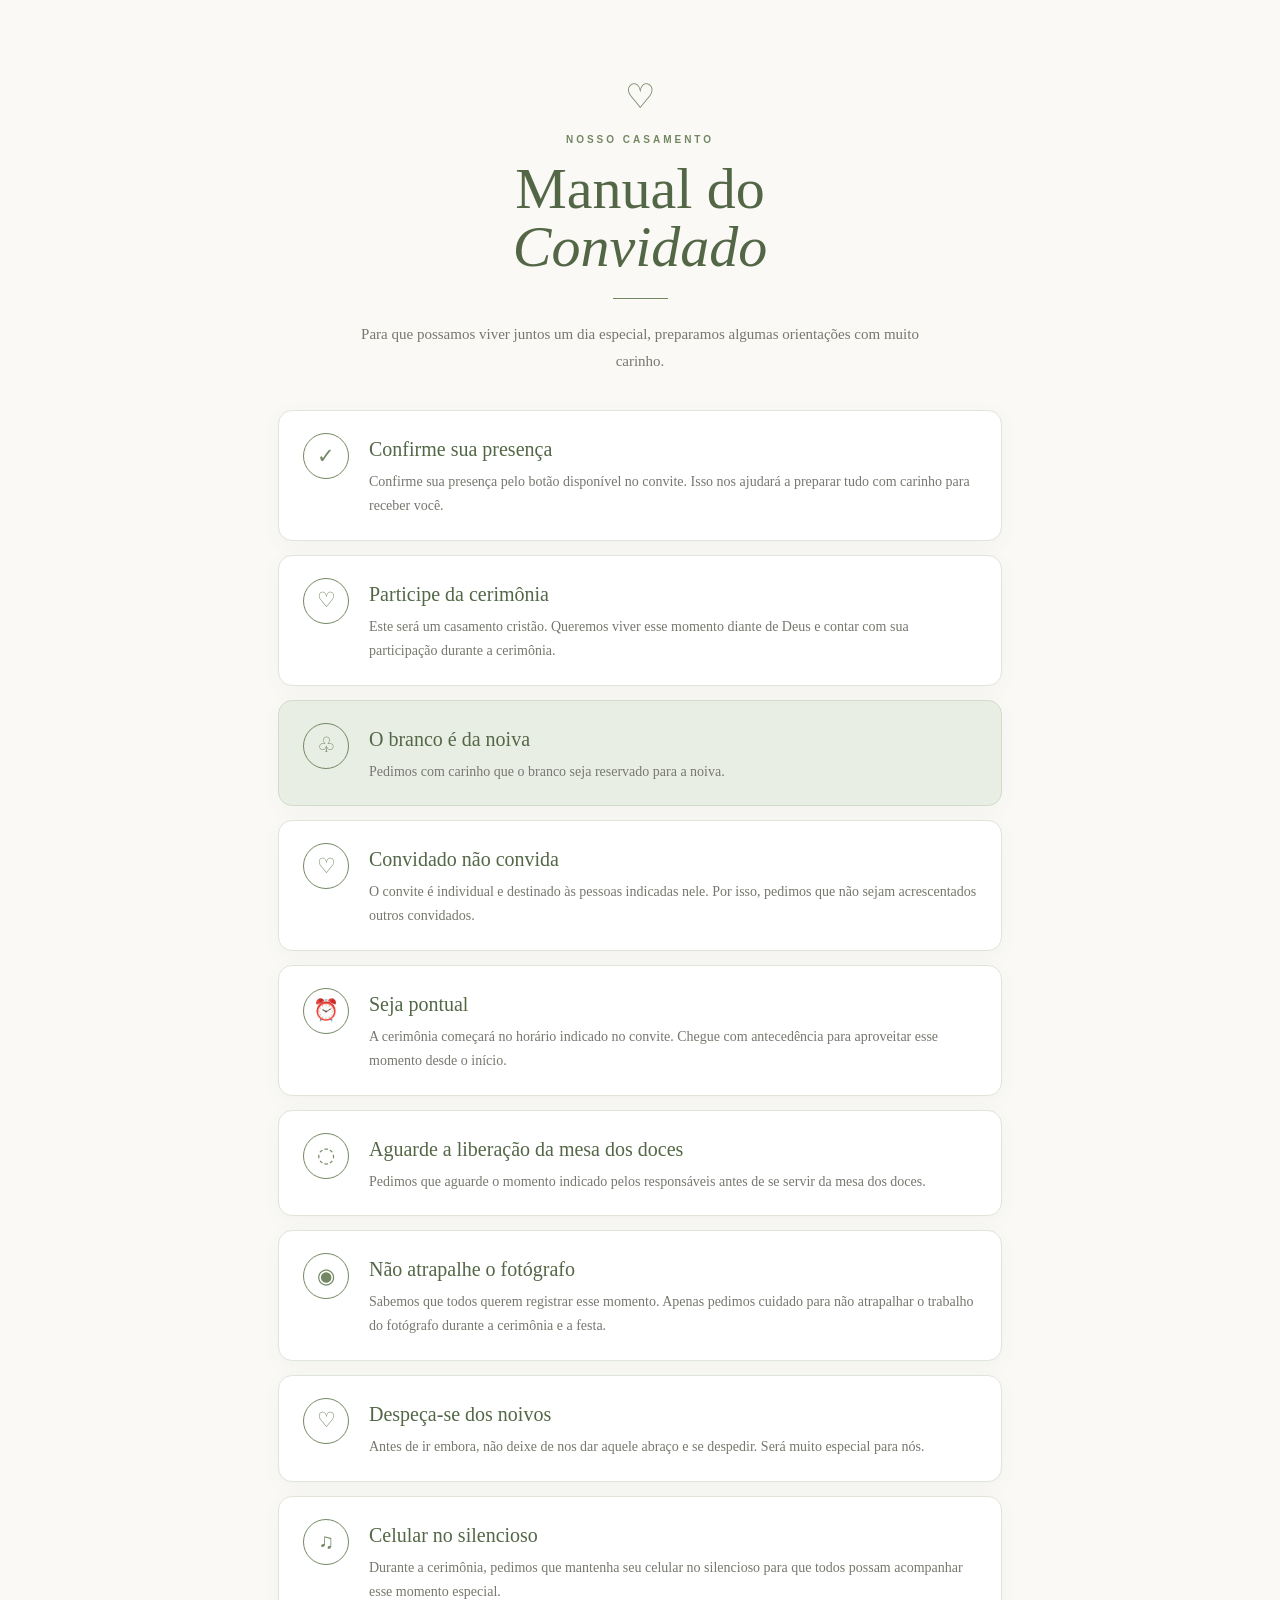
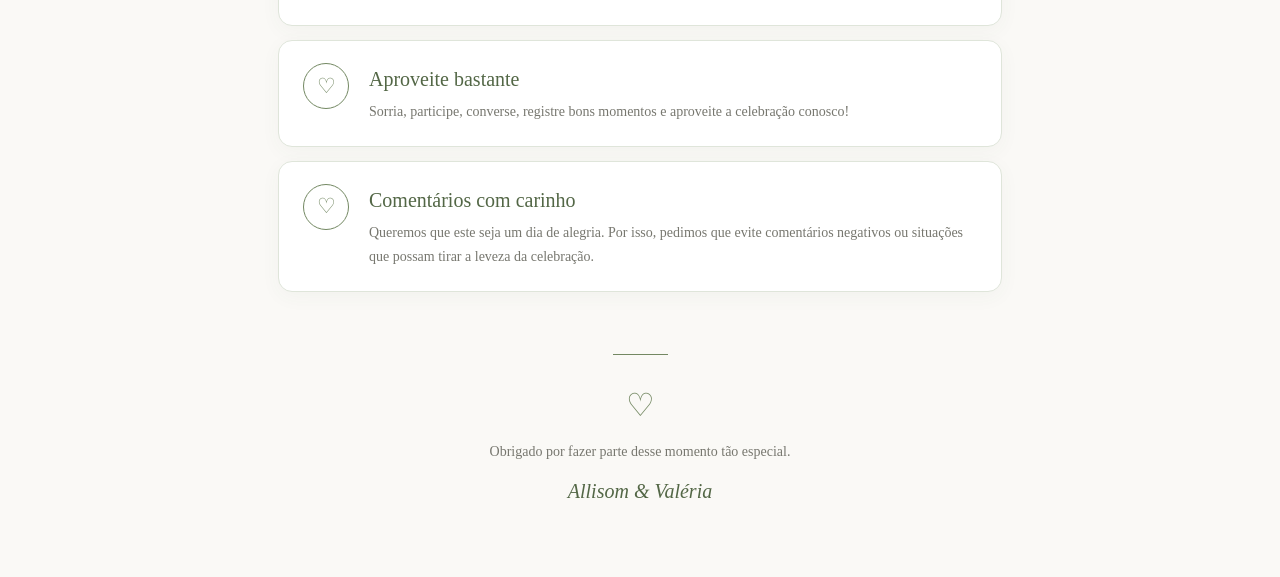
==== manual.html @ 9980dc6d "Atualiza convite" ====
<!DOCTYPE html>
<html lang="pt-BR">

<head>

    <meta charset="UTF-8">

    <meta name="viewport"
          content="width=device-width, initial-scale=1.0">

    <title>Manual do Convidado | Allisom & Valéria</title>

    <link rel="stylesheet" href="manual.css">

</head>

<body>

    <main class="manual">

        <!-- CABEÇALHO -->

        <header class="manual-header">

            <div class="ornamento">♡</div>

            <p class="subtitulo">
                NOSSO CASAMENTO
            </p>

            <h1>
                Manual do<br>
                <span>Convidado</span>
            </h1>

            <div class="linha"></div>

            <p class="introducao">
                Para que possamos viver juntos um dia
                especial, preparamos algumas orientações
                com muito carinho.
            </p>

        </header>


        <!-- ORIENTAÇÕES -->

        <section class="orientacoes">


            <article class="orientacao">

                <div class="icone">
                    ✓
                </div>

                <div class="texto">

                    <h2>
                        Confirme sua presença
                    </h2>

                    <p>
                        Confirme sua presença pelo botão
                        disponível no convite. Isso nos
                        ajudará a preparar tudo com carinho
                        para receber você.
                    </p>

                </div>

            </article>


            <article class="orientacao">

                <div class="icone">
                    ♡
                </div>

                <div class="texto">

                    <h2>
                        Participe da cerimônia
                    </h2>

                    <p>
                        Este será um casamento cristão.
                        Queremos viver esse momento diante
                        de Deus e contar com sua participação
                        durante a cerimônia.
                    </p>

                </div>

            </article>


            <article class="orientacao destaque">

                <div class="icone">
                    ♧
                </div>

                <div class="texto">

                    <h2>
                        O branco é da noiva
                    </h2>

                    <p>
                        Pedimos com carinho que o branco seja
                        reservado para a noiva.
                    </p>

                </div>

            </article>


            <article class="orientacao">

                <div class="icone">
                    ♡
                </div>

                <div class="texto">

                    <h2>
                        Convidado não convida
                    </h2>

                    <p>
                        O convite é individual e destinado
                        às pessoas indicadas nele. Por isso,
                        pedimos que não sejam acrescentados
                        outros convidados.
                    </p>

                </div>

            </article>


            <article class="orientacao">

                <div class="icone">
                    ⏰
                </div>

                <div class="texto">

                    <h2>
                        Seja pontual
                    </h2>

                    <p>
                        A cerimônia começará no horário
                        indicado no convite. Chegue com
                        antecedência para aproveitar esse
                        momento desde o início.
                    </p>

                </div>

            </article>


            <article class="orientacao">

                <div class="icone">
                    ◌
                </div>

                <div class="texto">

                    <h2>
                        Aguarde a liberação da mesa dos doces
                    </h2>

                    <p>
                        Pedimos que aguarde o momento indicado
                        pelos responsáveis antes de se servir
                        da mesa dos doces.
                    </p>

                </div>

            </article>


            <article class="orientacao">

                <div class="icone">
                    ◉
                </div>

                <div class="texto">

                    <h2>
                        Não atrapalhe o fotógrafo
                    </h2>

                    <p>
                        Sabemos que todos querem registrar
                        esse momento. Apenas pedimos cuidado
                        para não atrapalhar o trabalho do
                        fotógrafo durante a cerimônia e a festa.
                    </p>

                </div>

            </article>


            <article class="orientacao">

                <div class="icone">
                    ♡
                </div>

                <div class="texto">

                    <h2>
                        Despeça-se dos noivos
                    </h2>

                    <p>
                        Antes de ir embora, não deixe de nos
                        dar aquele abraço e se despedir.
                        Será muito especial para nós.
                    </p>

                </div>

            </article>


            <article class="orientacao">

                <div class="icone">
                    ♫
                </div>

                <div class="texto">

                    <h2>
                        Celular no silencioso
                    </h2>

                    <p>
                        Durante a cerimônia, pedimos que
                        mantenha seu celular no silencioso
                        para que todos possam acompanhar
                        esse momento especial.
                    </p>

                </div>

            </article>


            <article class="orientacao">

                <div class="icone">
                    ♡
                </div>

                <div class="texto">

                    <h2>
                        Aproveite bastante
                    </h2>

                    <p>
                        Sorria, participe, converse, registre
                        bons momentos e aproveite a celebração
                        conosco!
                    </p>

                </div>

            </article>


            <article class="orientacao">

                <div class="icone">
                    ♡
                </div>

                <div class="texto">

                    <h2>
                        Comentários com carinho
                    </h2>

                    <p>
                        Queremos que este seja um dia de alegria.
                        Por isso, pedimos que evite comentários
                        negativos ou situações que possam tirar
                        a leveza da celebração.
                    </p>

                </div>

            </article>


        </section>


        <!-- FINAL -->

        <footer class="manual-footer">

            <div class="linha"></div>

            <div class="coracao">
                ♡
            </div>

            <p>
                Obrigado por fazer parte
                desse momento tão especial.
            </p>

            <h3>
                Allisom & Valéria
            </h3>

        </footer>

    </main>

</body>

</html>
---- manual.css ----
/* ======================================================
   MANUAL DO CONVIDADO
====================================================== */

:root {

    --verde: #738862;
    --verde-escuro: #536746;
    --verde-claro: #e9eee5;

    --fundo: #faf9f6;
    --branco: #ffffff;

    --texto: #4b4b45;
    --texto-claro: #77776f;

    --borda: #dfe5da;

}


/* ======================================================
   RESET
====================================================== */

* {

    margin: 0;
    padding: 0;

    box-sizing: border-box;

}


html {

    scroll-behavior: smooth;

}


body {

    background: var(--fundo);

    color: var(--texto);

    font-family:
        Georgia,
        "Times New Roman",
        serif;

    line-height: 1.6;

}


/* ======================================================
   PÁGINA
====================================================== */

.manual {

    width: 100%;

    max-width: 760px;

    margin: 0 auto;

    padding:
        25px
        18px
        60px;

}


/* ======================================================
   CABEÇALHO
====================================================== */

.manual-header {

    text-align: center;

    padding:
        45px
        20px
        35px;

}


.ornamento {

    color: var(--verde);

    font-size: 34px;

    margin-bottom: 8px;

}


.subtitulo {

    color: var(--verde);

    font-family:
        Arial,
        sans-serif;

    font-size: 10px;

    font-weight: 600;

    letter-spacing: 3px;

    margin-bottom: 12px;

}


.manual-header h1 {

    color: var(--verde-escuro);

    font-size:
        clamp(38px, 8vw, 58px);

    font-weight: 400;

    line-height: 1;

}


.manual-header h1 span {

    font-style: italic;

}


.linha {

    width: 55px;

    height: 1px;

    background: var(--verde);

    margin:
        22px
        auto;

}


.introducao {

    max-width: 570px;

    margin: 0 auto;

    color: var(--texto-claro);

    font-size: 15px;

    line-height: 1.8;

}


/* ======================================================
   ORIENTAÇÕES
====================================================== */

.orientacoes {

    display: flex;

    flex-direction: column;

    gap: 14px;

}


/* ======================================================
   CARTÃO
====================================================== */

.orientacao {

    display: flex;

    align-items: flex-start;

    gap: 20px;

    padding:
        22px
        24px;

    background: var(--branco);

    border:
        1px solid
        var(--borda);

    border-radius: 14px;

    box-shadow:
        0 5px 20px
        rgba(80, 90, 70, 0.045);

}


/* ======================================================
   ÍCONE
====================================================== */

.icone {

    flex-shrink: 0;

    width: 46px;
    height: 46px;

    display: flex;

    align-items: center;
    justify-content: center;

    border:
        1px solid
        var(--verde);

    border-radius: 50%;

    color: var(--verde);

    font-family:
        Georgia,
        serif;

    font-size: 21px;

}


/* ======================================================
   TEXTO
====================================================== */

.texto {

    flex: 1;

}


.texto h2 {

    color: var(--verde-escuro);

    font-size: 20px;

    font-weight: 400;

    margin-bottom: 5px;

}


.texto p {

    color: var(--texto-claro);

    font-size: 14px;

    line-height: 1.7;

}


/* ======================================================
   DESTAQUE
====================================================== */

.orientacao.destaque {

    background:
        var(--verde-claro);

    border-color:
        #d2dccb;

}


.orientacao.destaque .texto h2 {

    color: var(--verde-escuro);

}


/* ======================================================
   RODAPÉ
====================================================== */

.manual-footer {

    text-align: center;

    padding:
        40px
        20px
        10px;

}


.manual-footer .linha {

    margin-bottom: 25px;

}


.coracao {

    color: var(--verde);

    font-size: 32px;

    margin-bottom: 10px;

}


.manual-footer p {

    max-width: 450px;

    margin:
        0 auto
        12px;

    color: var(--texto-claro);

    font-size: 14px;

}


.manual-footer h3 {

    color: var(--verde-escuro);

    font-size: 20px;

    font-weight: 400;

    font-style: italic;

}


/* ======================================================
   CELULAR
====================================================== */

@media (max-width: 600px) {

    .manual {

        padding:
            10px
            12px
            45px;

    }


    .manual-header {

        padding:
            35px
            10px
            30px;

    }


    .manual-header h1 {

        font-size: 39px;

    }


    .introducao {

        font-size: 14px;

    }


    .orientacao {

        gap: 15px;

        padding:
            19px
            17px;

        border-radius: 12px;

    }


    .icone {

        width: 40px;
        height: 40px;

        font-size: 18px;

    }


    .texto h2 {

        font-size: 18px;

    }


    .texto p {

        font-size: 13.5px;

    }

}


/* ======================================================
   CELULARES PEQUENOS
====================================================== */

@media (max-width: 360px) {

    .manual-header h1 {

        font-size: 34px;

    }


    .orientacao {

        gap: 12px;

        padding:
            17px
            14px;

    }


    .icone {

        width: 36px;
        height: 36px;

        font-size: 16px;

    }


    .texto h2 {

        font-size: 17px;

    }

}
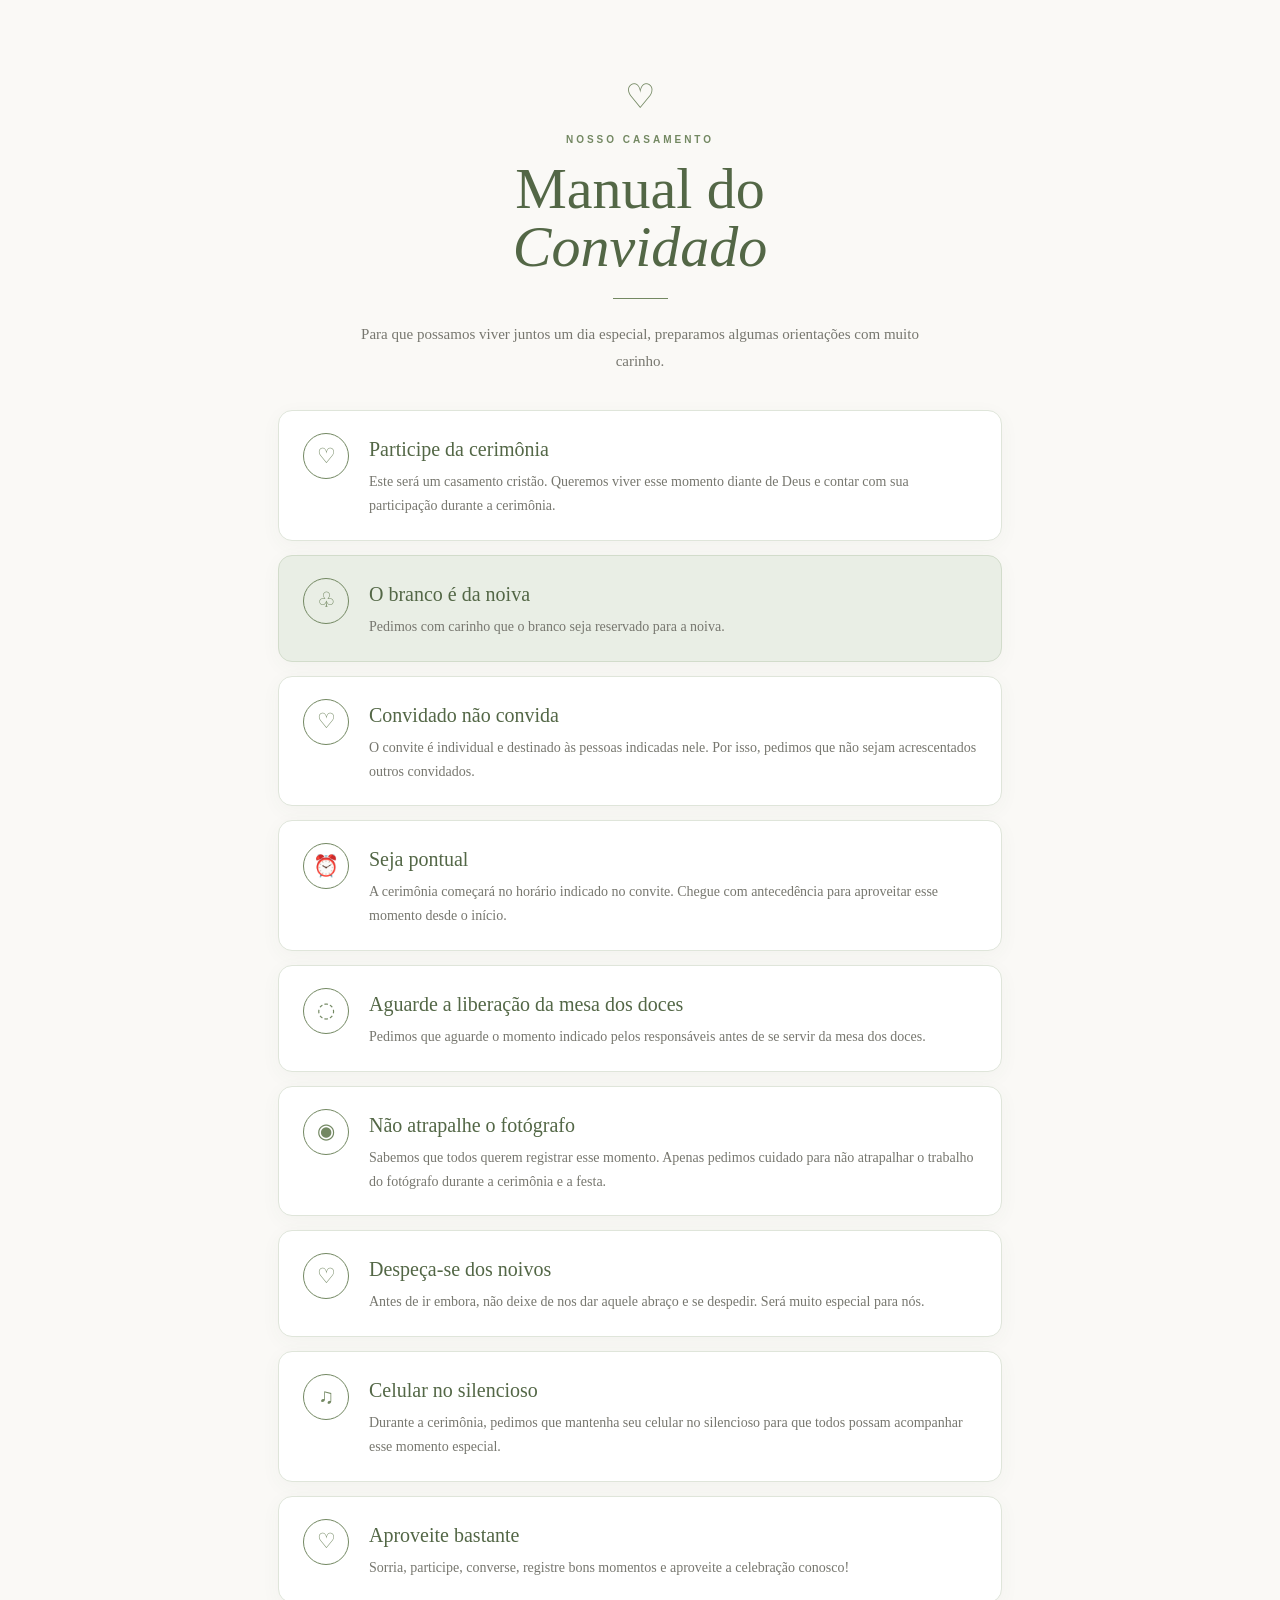
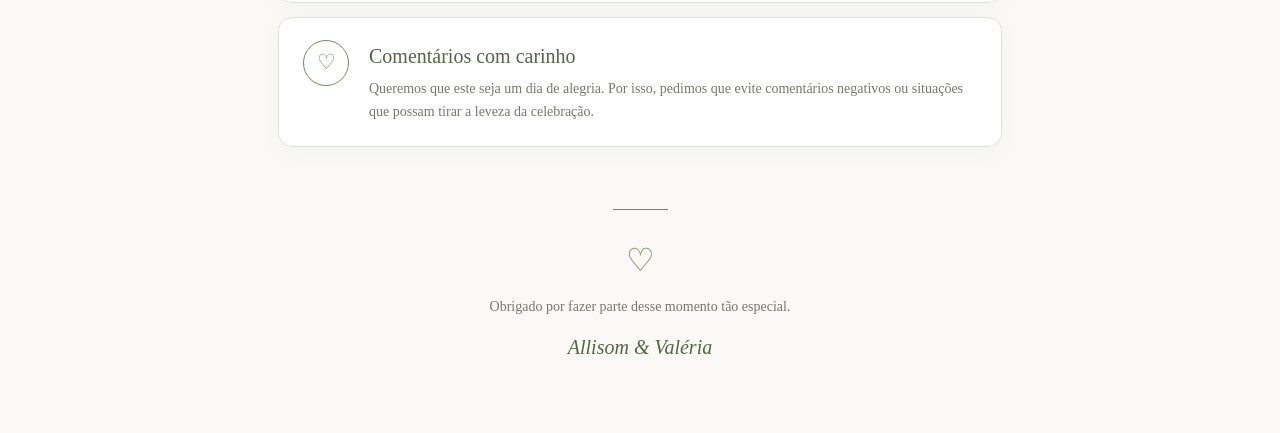
==== commit 99baeff1: "Atualiza convite" ====
--- a/manual.html
+++ b/manual.html
@@ -49,7 +49,7 @@
         <section class="orientacoes">
 
 
-            <article class="orientacao">
+        <!--- <article class="orientacao">
 
                 <div class="icone">
                     ✓
@@ -70,7 +70,7 @@
 
                 </div>
 
-            </article>
+            </article> --->
 
 
             <article class="orientacao">
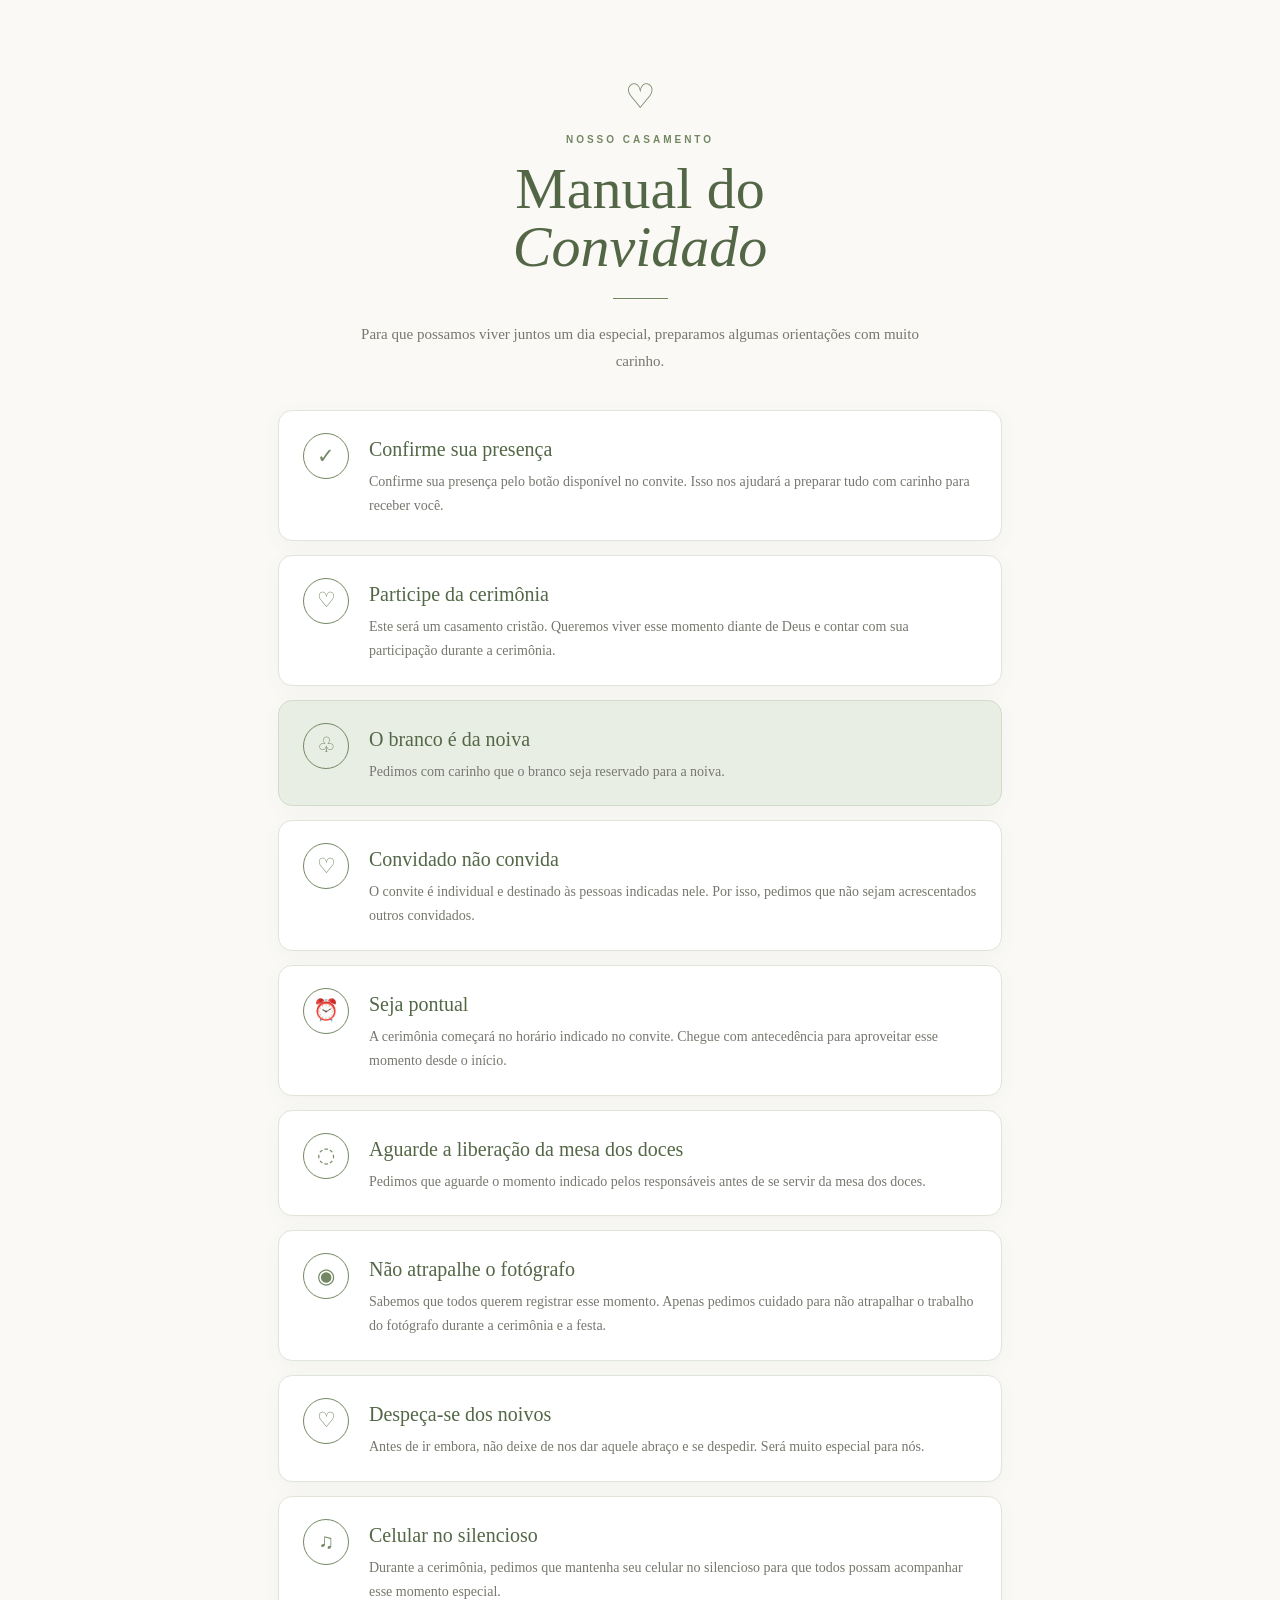
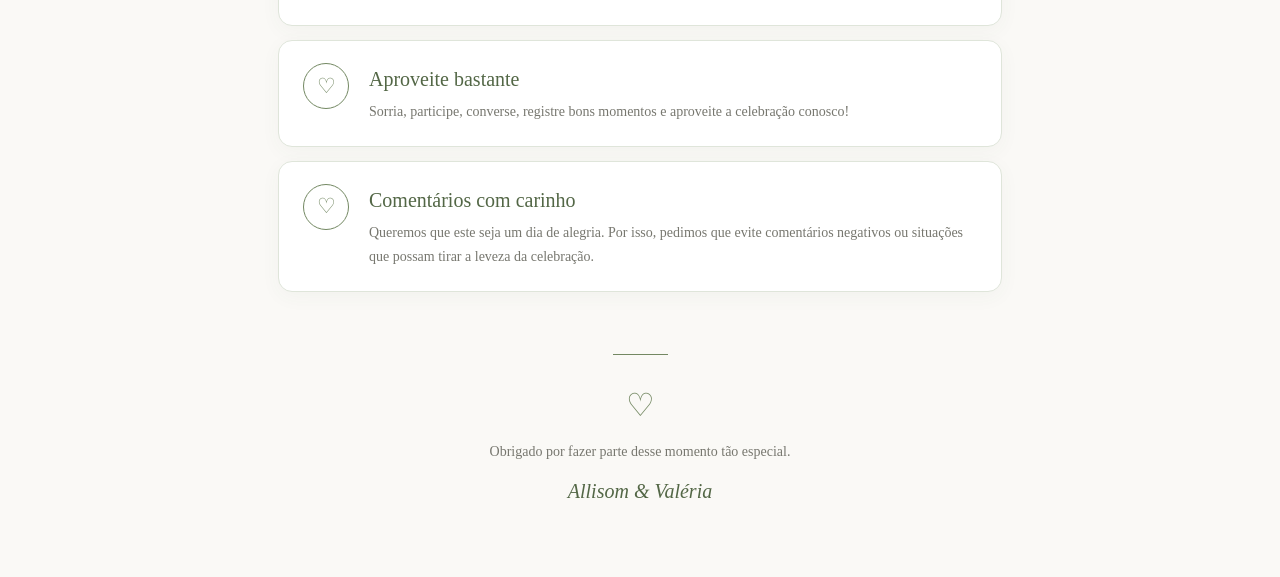
==== commit eb30d267: "Atualiza convite" ====
--- a/manual.html
+++ b/manual.html
@@ -49,7 +49,7 @@
         <section class="orientacoes">
 
 
-        <!--- <article class="orientacao">
+            <article class="orientacao">
 
                 <div class="icone">
                     ✓
@@ -70,7 +70,7 @@
 
                 </div>
 
-            </article> --->
+            </article>
 
 
             <article class="orientacao">
